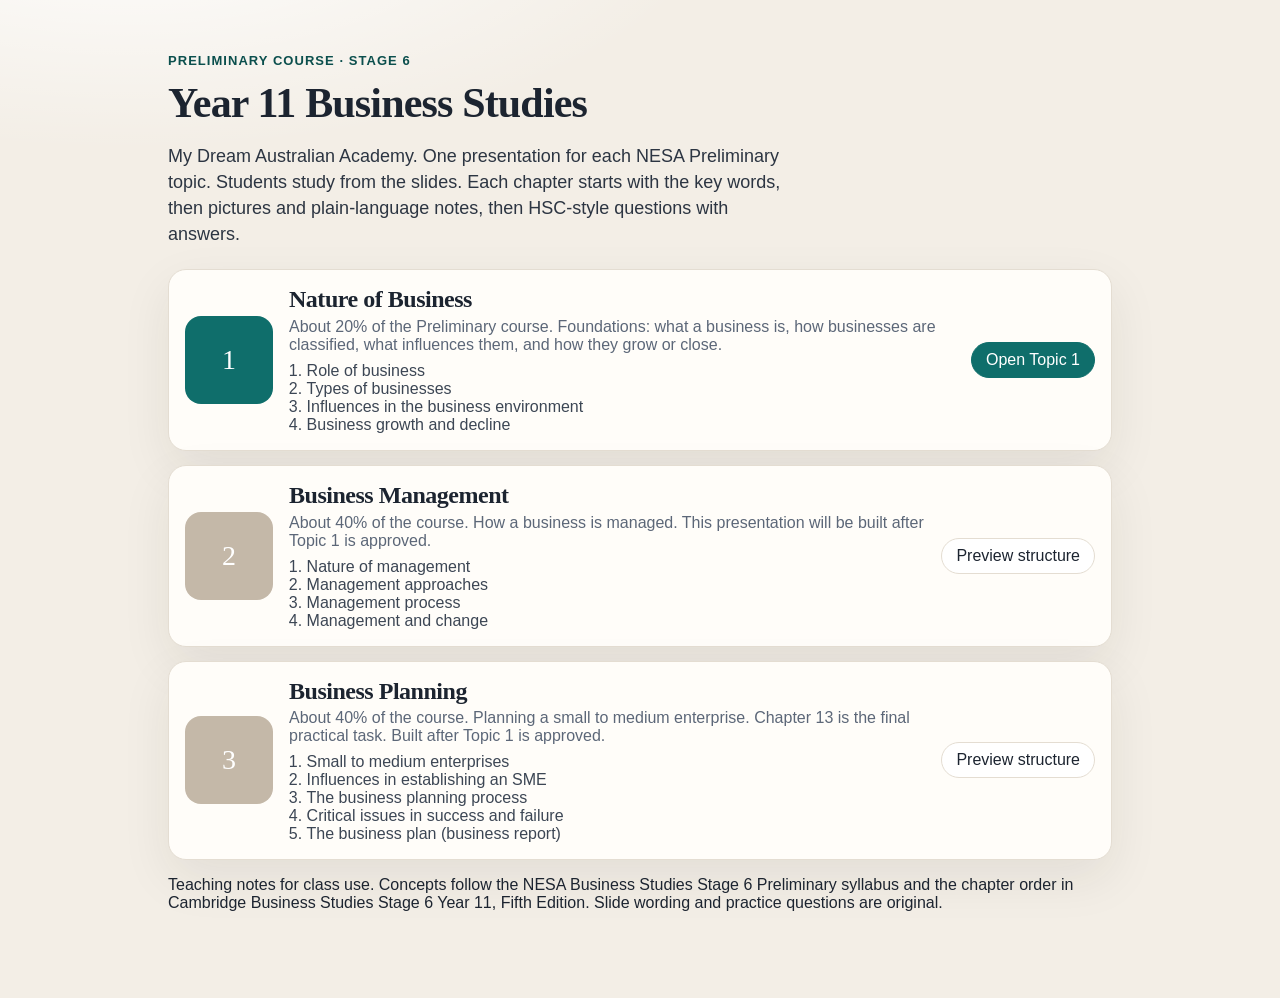
==== index.html @ 98fa4be2 "Add the Year 11 Business Studies site with Topic 1 ready for review. Students need one revisable pre" ====
<!DOCTYPE html>
<html lang="en">
<head>
  <meta charset="utf-8">
  <meta name="viewport" content="width=device-width, initial-scale=1">
  <title>Year 11 Business Studies — My Dream Australian Academy</title>
  <link rel="stylesheet" href="assets/deck.css">
</head>
<body>
  <main class="site">
    <p class="eyebrow">Preliminary course · Stage 6</p>
    <h1>Year 11 Business Studies</h1>
    <p class="lede">My Dream Australian Academy. One presentation for each NESA Preliminary topic. Students study from the slides. Each chapter starts with the key words, then pictures and plain-language notes, then HSC-style questions with answers.</p>
    <div class="topic-grid">
      <article class="topic">
        <div class="num">1</div>
        <div>
          <h2>Nature of Business</h2>
          <p>About 20% of the Preliminary course. Foundations: what a business is, how businesses are classified, what influences them, and how they grow or close.</p>
          <ol class="chapters">
            <li>Role of business</li>
            <li>Types of businesses</li>
            <li>Influences in the business environment</li>
            <li>Business growth and decline</li>
          </ol>
        </div>
        <a class="btn primary" href="topics/topic-1-nature-of-business/index.html">Open Topic 1</a>
      </article>
      <article class="topic wait">
        <div class="num">2</div>
        <div>
          <h2>Business Management</h2>
          <p>About 40% of the course. How a business is managed. This presentation will be built after Topic 1 is approved.</p>
          <ol class="chapters">
            <li>Nature of management</li>
            <li>Management approaches</li>
            <li>Management process</li>
            <li>Management and change</li>
          </ol>
        </div>
        <a class="btn" href="topics/topic-2-business-management/index.html">Preview structure</a>
      </article>
      <article class="topic wait">
        <div class="num">3</div>
        <div>
          <h2>Business Planning</h2>
          <p>About 40% of the course. Planning a small to medium enterprise. Chapter 13 is the final practical task. Built after Topic 1 is approved.</p>
          <ol class="chapters">
            <li>Small to medium enterprises</li>
            <li>Influences in establishing an SME</li>
            <li>The business planning process</li>
            <li>Critical issues in success and failure</li>
            <li>The business plan (business report)</li>
          </ol>
        </div>
        <a class="btn" href="topics/topic-3-business-planning/index.html">Preview structure</a>
      </article>
    </div>
    <p class="colophon">Teaching notes for class use. Concepts follow the NESA Business Studies Stage 6 Preliminary syllabus and the chapter order in Cambridge Business Studies Stage 6 Year 11, Fifth Edition. Slide wording and practice questions are original.</p>
  </main>
</body>
</html>
---- assets/deck.css ----
:root {
  --ink: #1c2430;
  --muted: #5c6778;
  --line: #e4ddd2;
  --paper: #f3eee6;
  --card: #fffdf9;
  --teal: #0f6e6b;
  --teal-d: #0b4f4d;
  --amber: #b86a12;
  --indigo: #314e89;
  --rose: #9a3d4a;
  --good: #1d6b45;
  --shadow: 0 18px 50px rgba(40, 32, 20, 0.08);
  --sans: "Segoe UI", "Helvetica Neue", Arial, sans-serif;
  --serif: Georgia, "Iowan Old Style", "Palatino Linotype", serif;
}

* { box-sizing: border-box; }
html, body { margin: 0; padding: 0; }
body {
  font-family: var(--sans);
  color: var(--ink);
  background:
    radial-gradient(1200px 500px at 10% -10%, #fff 0%, transparent 50%),
    var(--paper);
  min-height: 100vh;
}

a { color: var(--teal-d); }

.chrome {
  position: sticky;
  top: 0;
  z-index: 5;
  display: flex;
  gap: 12px;
  align-items: center;
  justify-content: space-between;
  padding: 10px 18px;
  background: rgba(255, 253, 249, 0.94);
  border-bottom: 1px solid var(--line);
  backdrop-filter: blur(8px);
}
.brand {
  display: flex;
  flex-direction: column;
  gap: 2px;
  min-width: 180px;
}
.brand a { text-decoration: none; color: var(--ink); font-weight: 700; }
.brand small { color: var(--muted); font-size: 12px; }
.chrome-actions, .pager { display: flex; gap: 8px; align-items: center; flex-wrap: wrap; }
button, .btn {
  font: inherit;
  border: 1px solid var(--line);
  background: white;
  color: var(--ink);
  border-radius: 999px;
  padding: 8px 14px;
  cursor: pointer;
  text-decoration: none;
}
button.primary, .btn.primary { background: var(--teal); color: white; border-color: var(--teal); }
button:hover, .btn:hover { border-color: #c8bfb2; }
#counter { min-width: 72px; text-align: center; color: var(--muted); font-variant-numeric: tabular-nums; }

.deck { max-width: 1120px; margin: 0 auto; padding: 22px 16px 80px; }

.slide {
  background: var(--card);
  border: 1px solid var(--line);
  border-radius: 22px;
  box-shadow: var(--shadow);
  padding: 28px 32px 26px;
  margin: 0 auto 18px;
  min-height: 560px;
}
.slide[hidden] { display: none !important; }

.kicker {
  display: flex;
  gap: 8px;
  align-items: center;
  flex-wrap: wrap;
  margin-bottom: 8px;
  color: var(--muted);
  font-size: 13px;
  letter-spacing: 0.04em;
  text-transform: uppercase;
}
.pill {
  display: inline-flex;
  align-items: center;
  border-radius: 999px;
  padding: 3px 10px;
  background: #e7f3f2;
  color: var(--teal-d);
  font-weight: 700;
  letter-spacing: 0;
  text-transform: none;
}
.slide[data-chapter="2"] .pill { background: #fbf1e4; color: #8a4e09; }
.slide[data-chapter="3"] .pill { background: #e8eef9; color: #243e73; }
.slide[data-chapter="4"] .pill { background: #f8e8eb; color: #7c2e3a; }

h1, h2, h3 { font-family: var(--serif); font-weight: 600; letter-spacing: -0.02em; margin: 0 0 12px; }
h1 { font-size: 46px; line-height: 1.05; }
h2 { font-size: 32px; line-height: 1.15; }
h3 { font-size: 20px; }

.lede { font-size: 18px; line-height: 1.45; color: #2c3542; max-width: 62ch; }

.layout {
  display: grid;
  grid-template-columns: minmax(0, 1.05fr) minmax(280px, 0.95fr);
  gap: 28px;
  align-items: center;
}
.layout.stack { grid-template-columns: 1fr; }

ul.clean, ol.clean { margin: 8px 0 0; padding-left: 1.15em; }
ul.clean li, ol.clean li { margin: 7px 0; line-height: 1.4; }
.note {
  margin-top: 14px;
  padding: 10px 12px;
  background: #f7f4ee;
  border-left: 3px solid var(--teal);
  border-radius: 0 10px 10px 0;
  color: #334;
  font-size: 15px;
}
.formula {
  font-family: var(--serif);
  background: #f4faf9;
  border: 1px dashed #b7d6d3;
  border-radius: 12px;
  padding: 10px 12px;
  margin: 10px 0;
}

.visual {
  margin: 0;
  background: linear-gradient(180deg, #fbfaf7, #f3f0ea);
  border: 1px solid var(--line);
  border-radius: 16px;
  padding: 12px;
}
.visual svg { width: 100%; height: auto; display: block; }
.visual figcaption { font-size: 13px; color: var(--muted); margin-top: 6px; text-align: center; }

.cards { display: grid; grid-template-columns: repeat(2, minmax(0, 1fr)); gap: 10px; }
.cards.three { grid-template-columns: repeat(3, minmax(0, 1fr)); }
.cards.five { grid-template-columns: repeat(5, minmax(0, 1fr)); }
.card {
  background: white;
  border: 1px solid var(--line);
  border-radius: 14px;
  padding: 12px;
}
.card strong { display: block; margin-bottom: 4px; }
.card p { margin: 0; color: #3c4654; font-size: 14px; line-height: 1.35; }
.card .eg { color: var(--muted); font-size: 13px; margin-top: 6px; }

.terms { display: grid; grid-template-columns: repeat(2, minmax(0, 1fr)); gap: 8px 16px; }
.terms div { padding: 8px 0; border-bottom: 1px solid #efeae2; }
.terms dt { font-weight: 700; }
.terms dd { margin: 2px 0 0; color: #3c4654; }

.q { border-top: 1px solid var(--line); padding: 14px 0; }
.q:first-of-type { border-top: 0; }
.stem { font-weight: 650; margin: 0 0 8px; }
.opts { margin: 0; padding: 0; list-style: none; }
.opts li { padding: 4px 0 4px 1.6em; position: relative; }
.opts li::before { position: absolute; left: 0; font-weight: 700; color: var(--teal-d); }
.opts li:nth-child(1)::before { content: "A"; }
.opts li:nth-child(2)::before { content: "B"; }
.opts li:nth-child(3)::before { content: "C"; }
.opts li:nth-child(4)::before { content: "D"; }
.solution {
  margin-top: 8px;
  background: #f3faf6;
  border: 1px solid #cfe3d6;
  border-radius: 12px;
  padding: 10px 12px;
}
.solution p { margin: 6px 0; }
.marks { color: var(--good); font-weight: 700; }

.hero {
  display: grid;
  grid-template-columns: 1.2fr 0.8fr;
  gap: 24px;
  align-items: center;
}
.eyebrow { color: var(--teal-d); font-weight: 700; letter-spacing: 0.08em; text-transform: uppercase; font-size: 13px; }
.path { display: flex; gap: 8px; flex-wrap: wrap; margin-top: 16px; }
.path span {
  background: white;
  border: 1px solid var(--line);
  border-radius: 12px;
  padding: 8px 10px;
  font-size: 14px;
}

.site { max-width: 980px; margin: 0 auto; padding: 40px 18px 70px; }
.site h1 { font-size: 42px; }
.topic-grid { display: grid; gap: 14px; margin-top: 22px; }
.topic {
  display: grid;
  grid-template-columns: 88px 1fr auto;
  gap: 16px;
  align-items: center;
  background: var(--card);
  border: 1px solid var(--line);
  border-radius: 18px;
  padding: 16px;
  box-shadow: var(--shadow);
}
.topic .num {
  width: 88px; height: 88px; border-radius: 16px;
  display: grid; place-items: center;
  font-family: var(--serif); font-size: 28px; color: white;
  background: var(--teal);
}
.topic.wait .num { background: #c4b8a8; }
.topic h2 { font-size: 24px; margin: 0 0 4px; }
.topic p { margin: 0; color: var(--muted); }
.chapters { margin: 8px 0 0; padding-left: 1.1em; color: #3c4654; }
.soon { color: var(--muted); font-size: 14px; }

footer.colophon { color: var(--muted); font-size: 13px; margin-top: 22px; }

@media (max-width: 860px) {
  .layout, .hero, .topic, .cards.five, .cards.three { grid-template-columns: 1fr; }
  .slide { padding: 20px 16px; min-height: 0; }
  h1 { font-size: 34px; }
  h2 { font-size: 26px; }
  .chrome { align-items: flex-start; }
  .topic .num { width: 64px; height: 64px; }
}

@media print {
  .chrome { display: none; }
  .slide { break-inside: avoid; box-shadow: none; min-height: 0; }
  .slide[hidden] { display: block !important; }
}
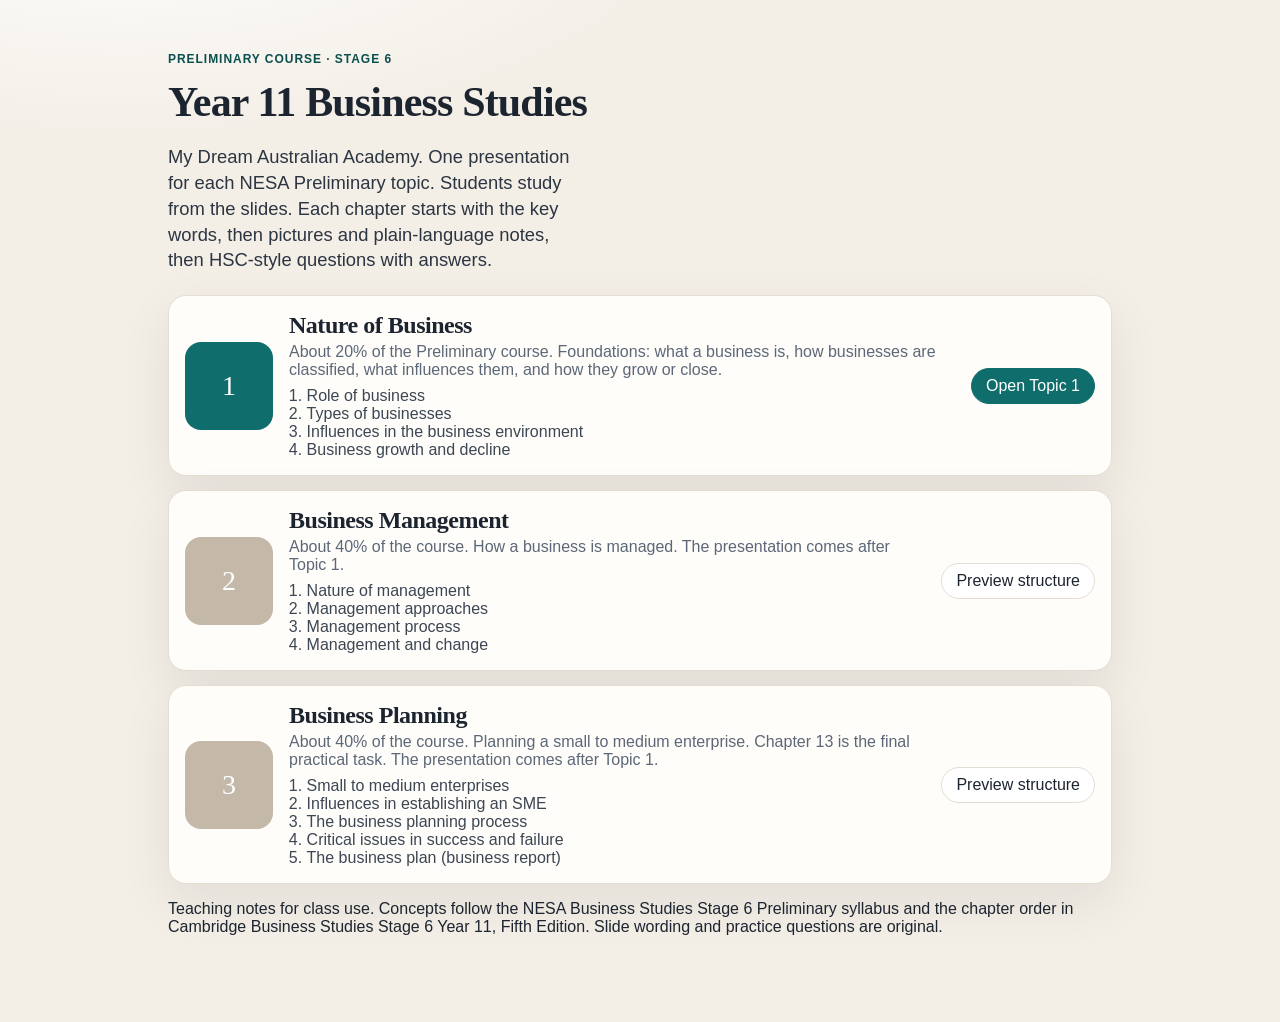
==== commit 13280613: "Make Topic 1 slides classroom content with larger type." ====
--- a/index.html
+++ b/index.html
@@ -30,7 +30,7 @@
         <div class="num">2</div>
         <div>
           <h2>Business Management</h2>
-          <p>About 40% of the course. How a business is managed. This presentation will be built after Topic 1 is approved.</p>
+          <p>About 40% of the course. How a business is managed. The presentation comes after Topic 1.</p>
           <ol class="chapters">
             <li>Nature of management</li>
             <li>Management approaches</li>
@@ -44,7 +44,7 @@
         <div class="num">3</div>
         <div>
           <h2>Business Planning</h2>
-          <p>About 40% of the course. Planning a small to medium enterprise. Chapter 13 is the final practical task. Built after Topic 1 is approved.</p>
+          <p>About 40% of the course. Planning a small to medium enterprise. Chapter 13 is the final practical task. The presentation comes after Topic 1.</p>
           <ol class="chapters">
             <li>Small to medium enterprises</li>
             <li>Influences in establishing an SME</li>
--- a/assets/deck.css
+++ b/assets/deck.css
@@ -64,16 +64,18 @@
 button:hover, .btn:hover { border-color: #c8bfb2; }
 #counter { min-width: 72px; text-align: center; color: var(--muted); font-variant-numeric: tabular-nums; }
 
-.deck { max-width: 1120px; margin: 0 auto; padding: 22px 16px 80px; }
+.deck { max-width: 1440px; margin: 0 auto; padding: 18px 20px 72px; }
 
 .slide {
   background: var(--card);
   border: 1px solid var(--line);
   border-radius: 22px;
   box-shadow: var(--shadow);
-  padding: 28px 32px 26px;
+  padding: 36px 44px 32px;
   margin: 0 auto 18px;
-  min-height: 560px;
+  min-height: 72vh;
+  font-size: clamp(22px, 1.75vw, 32px);
+  line-height: 1.4;
 }
 .slide[hidden] { display: none !important; }
 
@@ -82,9 +84,9 @@
   gap: 8px;
   align-items: center;
   flex-wrap: wrap;
-  margin-bottom: 8px;
+  margin-bottom: 10px;
   color: var(--muted);
-  font-size: 13px;
+  font-size: 0.8em;
   letter-spacing: 0.04em;
   text-transform: uppercase;
 }
@@ -103,12 +105,12 @@
 .slide[data-chapter="3"] .pill { background: #e8eef9; color: #243e73; }
 .slide[data-chapter="4"] .pill { background: #f8e8eb; color: #7c2e3a; }
 
-h1, h2, h3 { font-family: var(--serif); font-weight: 600; letter-spacing: -0.02em; margin: 0 0 12px; }
-h1 { font-size: 46px; line-height: 1.05; }
-h2 { font-size: 32px; line-height: 1.15; }
-h3 { font-size: 20px; }
-
-.lede { font-size: 18px; line-height: 1.45; color: #2c3542; max-width: 62ch; }
+h1, h2, h3 { font-family: var(--serif); font-weight: 600; letter-spacing: -0.02em; margin: 0 0 0.4em; }
+.slide h1 { font-size: clamp(48px, 4vw, 76px); line-height: 1.05; }
+.slide h2 { font-size: clamp(36px, 2.7vw, 54px); line-height: 1.12; }
+.slide h3 { font-size: 1.15em; }
+
+.lede { font-size: 1.15em; line-height: 1.4; color: #2c3542; max-width: 40ch; }
 
 .layout {
   display: grid;
@@ -118,24 +120,25 @@
 }
 .layout.stack { grid-template-columns: 1fr; }
 
-ul.clean, ol.clean { margin: 8px 0 0; padding-left: 1.15em; }
-ul.clean li, ol.clean li { margin: 7px 0; line-height: 1.4; }
+ul.clean, ol.clean { margin: 0.3em 0 0; padding-left: 1.2em; }
+ul.clean li, ol.clean li { margin: 0.35em 0; line-height: 1.35; }
 .note {
-  margin-top: 14px;
-  padding: 10px 12px;
+  margin-top: 0.7em;
+  padding: 0.55em 0.7em;
   background: #f7f4ee;
-  border-left: 3px solid var(--teal);
+  border-left: 4px solid var(--teal);
   border-radius: 0 10px 10px 0;
   color: #334;
-  font-size: 15px;
+  font-size: 1em;
 }
 .formula {
   font-family: var(--serif);
   background: #f4faf9;
   border: 1px dashed #b7d6d3;
   border-radius: 12px;
-  padding: 10px 12px;
-  margin: 10px 0;
+  padding: 0.45em 0.7em;
+  margin: 0.5em 0;
+  font-size: 1.05em;
 }
 
 .visual {
@@ -146,7 +149,7 @@
   padding: 12px;
 }
 .visual svg { width: 100%; height: auto; display: block; }
-.visual figcaption { font-size: 13px; color: var(--muted); margin-top: 6px; text-align: center; }
+.visual figcaption { font-size: 0.85em; color: var(--muted); margin-top: 8px; text-align: center; }
 
 .cards { display: grid; grid-template-columns: repeat(2, minmax(0, 1fr)); gap: 10px; }
 .cards.three { grid-template-columns: repeat(3, minmax(0, 1fr)); }
@@ -157,20 +160,20 @@
   border-radius: 14px;
   padding: 12px;
 }
-.card strong { display: block; margin-bottom: 4px; }
-.card p { margin: 0; color: #3c4654; font-size: 14px; line-height: 1.35; }
-.card .eg { color: var(--muted); font-size: 13px; margin-top: 6px; }
+.card strong { display: block; margin-bottom: 0.2em; font-size: 1.05em; }
+.card p { margin: 0; color: #3c4654; font-size: 0.92em; line-height: 1.35; }
+.card .eg { color: var(--muted); font-size: 0.9em; margin-top: 0.4em; }
 
 .terms { display: grid; grid-template-columns: repeat(2, minmax(0, 1fr)); gap: 8px 16px; }
 .terms div { padding: 8px 0; border-bottom: 1px solid #efeae2; }
-.terms dt { font-weight: 700; }
-.terms dd { margin: 2px 0 0; color: #3c4654; }
+.terms dt { font-weight: 700; font-size: 1em; }
+.terms dd { margin: 0.15em 0 0; color: #3c4654; font-size: 0.9em; }
 
 .q { border-top: 1px solid var(--line); padding: 14px 0; }
 .q:first-of-type { border-top: 0; }
-.stem { font-weight: 650; margin: 0 0 8px; }
-.opts { margin: 0; padding: 0; list-style: none; }
-.opts li { padding: 4px 0 4px 1.6em; position: relative; }
+.stem { font-weight: 700; margin: 0 0 0.35em; font-size: 1.05em; }
+.opts { margin: 0; padding: 0; list-style: none; font-size: 0.95em; }
+.opts li { padding: 0.2em 0 0.2em 1.6em; position: relative; }
 .opts li::before { position: absolute; left: 0; font-weight: 700; color: var(--teal-d); }
 .opts li:nth-child(1)::before { content: "A"; }
 .opts li:nth-child(2)::before { content: "B"; }
@@ -192,14 +195,14 @@
   gap: 24px;
   align-items: center;
 }
-.eyebrow { color: var(--teal-d); font-weight: 700; letter-spacing: 0.08em; text-transform: uppercase; font-size: 13px; }
+.eyebrow { color: var(--teal-d); font-weight: 700; letter-spacing: 0.08em; text-transform: uppercase; font-size: 0.75em; }
 .path { display: flex; gap: 8px; flex-wrap: wrap; margin-top: 16px; }
 .path span {
   background: white;
   border: 1px solid var(--line);
   border-radius: 12px;
-  padding: 8px 10px;
-  font-size: 14px;
+  padding: 0.4em 0.6em;
+  font-size: 0.85em;
 }
 
 .site { max-width: 980px; margin: 0 auto; padding: 40px 18px 70px; }
@@ -232,9 +235,9 @@
 
 @media (max-width: 860px) {
   .layout, .hero, .topic, .cards.five, .cards.three { grid-template-columns: 1fr; }
-  .slide { padding: 20px 16px; min-height: 0; }
-  h1 { font-size: 34px; }
-  h2 { font-size: 26px; }
+  .slide { padding: 22px 16px; min-height: 0; font-size: 20px; }
+  .slide h1 { font-size: 36px; }
+  .slide h2 { font-size: 30px; }
   .chrome { align-items: flex-start; }
   .topic .num { width: 64px; height: 64px; }
 }
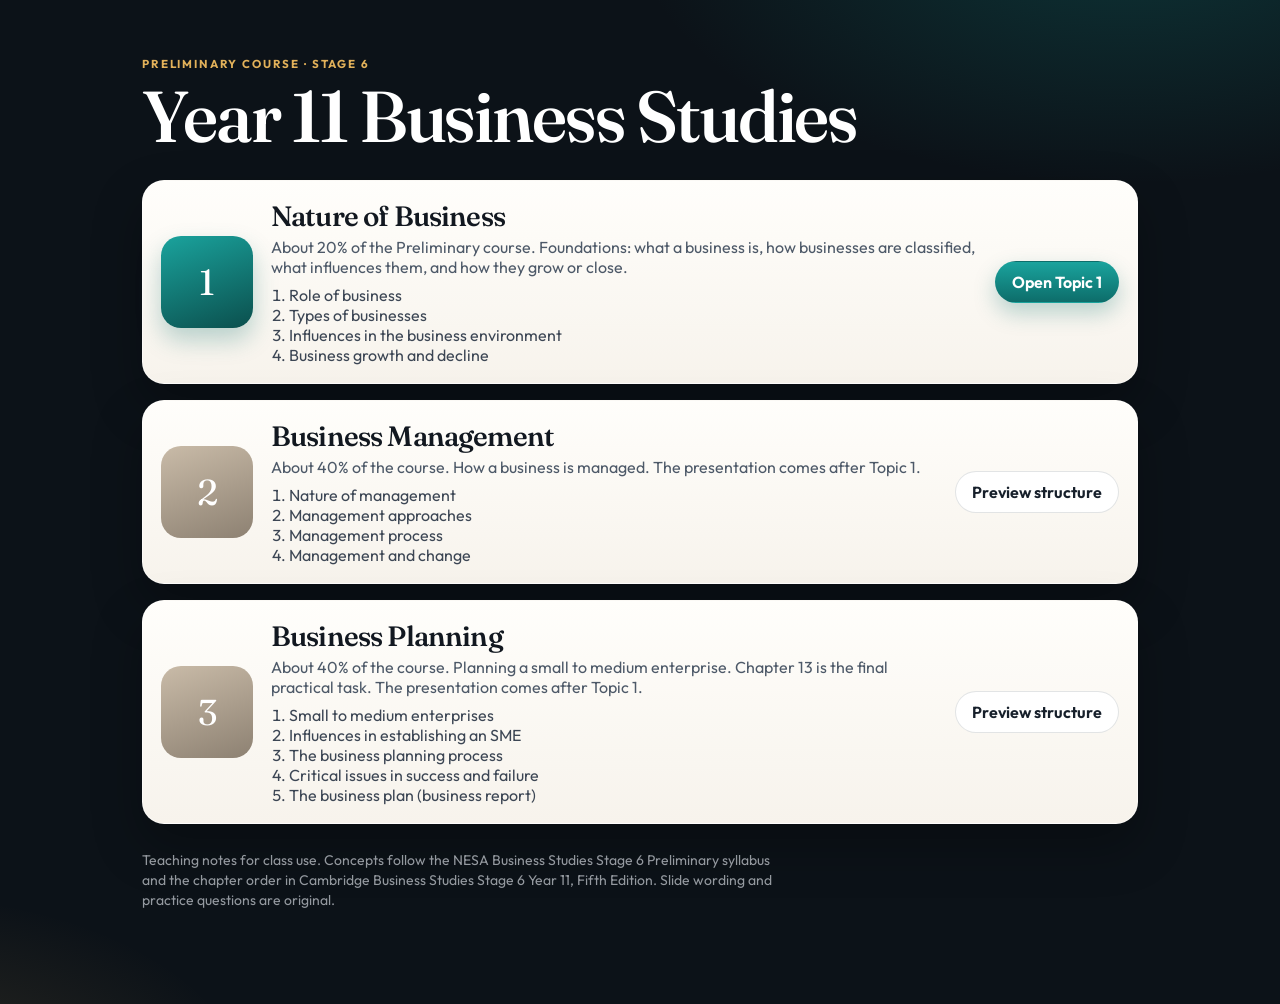
==== commit c151b9e8: "Present Topic 1 as a full-screen classroom deck. Co-authored-by: Cursor <cursoragent@cursor.com>" ====
--- a/index.html
+++ b/index.html
@@ -10,7 +10,6 @@
   <main class="site">
     <p class="eyebrow">Preliminary course · Stage 6</p>
     <h1>Year 11 Business Studies</h1>
-    <p class="lede">My Dream Australian Academy. One presentation for each NESA Preliminary topic. Students study from the slides. Each chapter starts with the key words, then pictures and plain-language notes, then HSC-style questions with answers.</p>
     <div class="topic-grid">
       <article class="topic">
         <div class="num">1</div>
--- a/assets/deck.css
+++ b/assets/deck.css
@@ -1,18 +1,24 @@
+@import url("https://fonts.googleapis.com/css2?family=Fraunces:opsz,wght@9..144,560;9..144,680&family=Outfit:wght@400;500;600;700&display=swap");
+
 :root {
-  --ink: #1c2430;
+  --ink: #17202b;
   --muted: #5c6778;
-  --line: #e4ddd2;
-  --paper: #f3eee6;
+  --line: rgba(23, 32, 43, 0.08);
+  --paper: #0c1218;
   --card: #fffdf9;
   --teal: #0f6e6b;
   --teal-d: #0b4f4d;
   --amber: #b86a12;
   --indigo: #314e89;
   --rose: #9a3d4a;
+  --gold: #e2b15a;
   --good: #1d6b45;
-  --shadow: 0 18px 50px rgba(40, 32, 20, 0.08);
-  --sans: "Segoe UI", "Helvetica Neue", Arial, sans-serif;
-  --serif: Georgia, "Iowan Old Style", "Palatino Linotype", serif;
+  --stage: #0c1218;
+  --sans: "Outfit", "Segoe UI", "Helvetica Neue", Arial, sans-serif;
+  --serif: "Fraunces", Georgia, "Palatino Linotype", serif;
+  --accent: #0f6e6b;
+  --accent-soft: #e7f4f2;
+  --deck-progress: 2%;
 }
 
 * { box-sizing: border-box; }
@@ -21,8 +27,9 @@
   font-family: var(--sans);
   color: var(--ink);
   background:
-    radial-gradient(1200px 500px at 10% -10%, #fff 0%, transparent 50%),
-    var(--paper);
+    radial-gradient(900px 480px at 88% -8%, rgba(15, 110, 107, 0.38), transparent 55%),
+    radial-gradient(720px 420px at -8% 110%, rgba(226, 177, 90, 0.16), transparent 50%),
+    var(--stage);
   min-height: 100vh;
 }
 
@@ -33,84 +40,159 @@
   top: 0;
   z-index: 5;
   display: flex;
-  gap: 12px;
+  gap: 14px;
   align-items: center;
   justify-content: space-between;
-  padding: 10px 18px;
-  background: rgba(255, 253, 249, 0.94);
-  border-bottom: 1px solid var(--line);
-  backdrop-filter: blur(8px);
+  padding: 12px 22px 14px;
+  color: #f4f7fb;
+  background: rgba(12, 18, 24, 0.78);
+  border-bottom: 1px solid rgba(255, 255, 255, 0.08);
+  backdrop-filter: blur(18px);
+}
+.chrome::after {
+  content: "";
+  position: absolute;
+  left: 0;
+  bottom: 0;
+  height: 3px;
+  width: var(--deck-progress);
+  background: linear-gradient(90deg, #14918c, var(--gold));
+  box-shadow: 0 0 16px rgba(226, 177, 90, 0.55);
 }
 .brand {
   display: flex;
   flex-direction: column;
-  gap: 2px;
-  min-width: 180px;
-}
-.brand a { text-decoration: none; color: var(--ink); font-weight: 700; }
-.brand small { color: var(--muted); font-size: 12px; }
+  gap: 1px;
+  min-width: 200px;
+}
+.brand a {
+  text-decoration: none;
+  color: #fff;
+  font-weight: 650;
+  letter-spacing: -0.02em;
+  font-size: 16px;
+}
+.brand small { color: rgba(244, 247, 251, 0.62); font-size: 13px; letter-spacing: 0.02em; }
 .chrome-actions, .pager { display: flex; gap: 8px; align-items: center; flex-wrap: wrap; }
-button, .btn {
+
+.chrome button {
   font: inherit;
-  border: 1px solid var(--line);
-  background: white;
-  color: var(--ink);
+  font-weight: 600;
+  font-size: 15px;
+  border: 1px solid rgba(255, 255, 255, 0.14);
+  background: rgba(255, 255, 255, 0.06);
+  color: #f4f7fb;
   border-radius: 999px;
   padding: 8px 14px;
   cursor: pointer;
-  text-decoration: none;
-}
-button.primary, .btn.primary { background: var(--teal); color: white; border-color: var(--teal); }
-button:hover, .btn:hover { border-color: #c8bfb2; }
-#counter { min-width: 72px; text-align: center; color: var(--muted); font-variant-numeric: tabular-nums; }
-
-.deck { max-width: 1440px; margin: 0 auto; padding: 18px 20px 72px; }
+}
+.chrome button.primary {
+  background: linear-gradient(180deg, #1aa39d 0%, #0d6d6a 100%);
+  border-color: transparent;
+  color: white;
+  box-shadow: 0 8px 22px rgba(15, 110, 107, 0.4);
+}
+.chrome button:hover { border-color: rgba(255, 255, 255, 0.32); }
+#counter {
+  min-width: 78px;
+  text-align: center;
+  color: rgba(244, 247, 251, 0.78);
+  font-variant-numeric: tabular-nums;
+  font-weight: 600;
+  letter-spacing: 0.04em;
+}
+
+.deck {
+  max-width: 1560px;
+  margin: 0 auto;
+  padding: 14px 18px 16px;
+}
 
 .slide {
-  background: var(--card);
-  border: 1px solid var(--line);
-  border-radius: 22px;
-  box-shadow: var(--shadow);
-  padding: 36px 44px 32px;
-  margin: 0 auto 18px;
-  min-height: 72vh;
-  font-size: clamp(22px, 1.75vw, 32px);
-  line-height: 1.4;
-}
+  --accent: #0f6e6b;
+  --accent-soft: #e7f4f2;
+  position: relative;
+  isolation: isolate;
+  display: flex;
+  flex-direction: column;
+  justify-content: safe center;
+  min-height: calc(100vh - 92px);
+  height: auto;
+  overflow: visible;
+  background:
+    radial-gradient(520px 240px at 100% 0%, color-mix(in srgb, var(--accent) 16%, transparent), transparent 70%),
+    linear-gradient(165deg, #fffefb 0%, #f6f1e8 100%);
+  border: 1px solid rgba(255, 255, 255, 0.55);
+  border-radius: 28px;
+  box-shadow:
+    0 1px 0 rgba(255, 255, 255, 0.7) inset,
+    0 28px 70px rgba(0, 0, 0, 0.38);
+  padding: 36px 48px 32px 56px;
+  margin: 0 auto;
+  font-size: clamp(22px, 1.7vw, 30px);
+  line-height: 1.38;
+  scrollbar-color: color-mix(in srgb, var(--accent) 55%, #888) transparent;
+}
+.slide::before {
+  content: "";
+  position: absolute;
+  z-index: 2;
+  left: 0;
+  top: 0;
+  bottom: 0;
+  width: 9px;
+  border-radius: 28px 0 0 28px;
+  background: linear-gradient(180deg, var(--accent), color-mix(in srgb, var(--accent) 45%, #111));
+}
+.slide > * { position: relative; z-index: 1; }
 .slide[hidden] { display: none !important; }
+.slide[data-chapter="1"] { --accent: #0f6e6b; --accent-soft: #e5f4f2; }
+.slide[data-chapter="2"] { --accent: #b86a12; --accent-soft: #fbf1e4; }
+.slide[data-chapter="3"] { --accent: #314e89; --accent-soft: #e8eef9; }
+.slide[data-chapter="4"] { --accent: #9a3d4a; --accent-soft: #f8e8eb; }
 
 .kicker {
   display: flex;
-  gap: 8px;
+  gap: 10px;
   align-items: center;
   flex-wrap: wrap;
-  margin-bottom: 10px;
-  color: var(--muted);
-  font-size: 0.8em;
-  letter-spacing: 0.04em;
+  margin: 0 0 12px;
+  color: #667385;
+  font-size: 0.72em;
+  font-weight: 650;
+  letter-spacing: 0.12em;
   text-transform: uppercase;
 }
 .pill {
   display: inline-flex;
   align-items: center;
   border-radius: 999px;
-  padding: 3px 10px;
-  background: #e7f3f2;
-  color: var(--teal-d);
+  padding: 0.28em 0.75em;
+  background: var(--accent-soft);
+  color: var(--accent);
   font-weight: 700;
-  letter-spacing: 0;
+  letter-spacing: 0.04em;
   text-transform: none;
-}
-.slide[data-chapter="2"] .pill { background: #fbf1e4; color: #8a4e09; }
-.slide[data-chapter="3"] .pill { background: #e8eef9; color: #243e73; }
-.slide[data-chapter="4"] .pill { background: #f8e8eb; color: #7c2e3a; }
-
-h1, h2, h3 { font-family: var(--serif); font-weight: 600; letter-spacing: -0.02em; margin: 0 0 0.4em; }
-.slide h1 { font-size: clamp(48px, 4vw, 76px); line-height: 1.05; }
-.slide h2 { font-size: clamp(36px, 2.7vw, 54px); line-height: 1.12; }
-.slide h3 { font-size: 1.15em; }
-
-.lede { font-size: 1.15em; line-height: 1.4; color: #2c3542; max-width: 40ch; }
+  font-size: 0.95em;
+}
+
+h1, h2, h3 {
+  font-family: var(--serif);
+  font-weight: 560;
+  letter-spacing: -0.03em;
+  margin: 0 0 0.35em;
+  color: #121820;
+}
+.slide h1 { font-size: clamp(56px, 4.6vw, 88px); line-height: 0.98; }
+.slide h2 { font-size: clamp(36px, 2.6vw, 52px); line-height: 1.08; }
+.slide h3 { font-size: 1.12em; }
+
+.lede {
+  font-size: 1.12em;
+  line-height: 1.4;
+  color: #2c3542;
+  max-width: 38ch;
+}
 
 .layout {
   display: grid;
@@ -120,130 +202,296 @@
 }
 .layout.stack { grid-template-columns: 1fr; }
 
-ul.clean, ol.clean { margin: 0.3em 0 0; padding-left: 1.2em; }
-ul.clean li, ol.clean li { margin: 0.35em 0; line-height: 1.35; }
+ul.clean, ol.clean { margin: 0.2em 0 0; padding-left: 1.15em; }
+ul.clean li, ol.clean li { margin: 0.32em 0; line-height: 1.32; }
+ul.clean li::marker { color: var(--accent); }
+
 .note {
   margin-top: 0.7em;
-  padding: 0.55em 0.7em;
-  background: #f7f4ee;
-  border-left: 4px solid var(--teal);
-  border-radius: 0 10px 10px 0;
-  color: #334;
-  font-size: 1em;
+  padding: 0.55em 0.8em;
+  background: var(--accent-soft);
+  border-left: 5px solid var(--accent);
+  border-radius: 0 14px 14px 0;
+  color: #24303c;
+  font-size: 0.92em;
+  box-shadow: 0 8px 22px rgba(23, 32, 43, 0.04);
 }
 .formula {
   font-family: var(--serif);
-  background: #f4faf9;
-  border: 1px dashed #b7d6d3;
-  border-radius: 12px;
-  padding: 0.45em 0.7em;
-  margin: 0.5em 0;
+  background: #fff;
+  border: 1px solid color-mix(in srgb, var(--accent) 28%, white);
+  border-radius: 16px;
+  padding: 0.5em 0.8em;
+  margin: 0.45em 0;
   font-size: 1.05em;
+  box-shadow: 0 10px 24px rgba(23, 32, 43, 0.05);
 }
 
 .visual {
   margin: 0;
-  background: linear-gradient(180deg, #fbfaf7, #f3f0ea);
-  border: 1px solid var(--line);
-  border-radius: 16px;
-  padding: 12px;
+  background: linear-gradient(180deg, #ffffff, #f7f4ee);
+  border: 1px solid rgba(23, 32, 43, 0.06);
+  border-radius: 22px;
+  padding: 14px;
+  box-shadow:
+    0 1px 0 rgba(255, 255, 255, 0.9) inset,
+    0 16px 40px rgba(23, 32, 43, 0.08);
 }
 .visual svg { width: 100%; height: auto; display: block; }
-.visual figcaption { font-size: 0.85em; color: var(--muted); margin-top: 8px; text-align: center; }
-
-.cards { display: grid; grid-template-columns: repeat(2, minmax(0, 1fr)); gap: 10px; }
+.visual figcaption {
+  font-size: 0.78em;
+  color: var(--muted);
+  margin-top: 8px;
+  text-align: center;
+}
+
+.cards { display: grid; grid-template-columns: repeat(2, minmax(0, 1fr)); gap: 14px; }
 .cards.three { grid-template-columns: repeat(3, minmax(0, 1fr)); }
 .cards.five { grid-template-columns: repeat(5, minmax(0, 1fr)); }
 .card {
-  background: white;
-  border: 1px solid var(--line);
-  border-radius: 14px;
-  padding: 12px;
-}
-.card strong { display: block; margin-bottom: 0.2em; font-size: 1.05em; }
-.card p { margin: 0; color: #3c4654; font-size: 0.92em; line-height: 1.35; }
-.card .eg { color: var(--muted); font-size: 0.9em; margin-top: 0.4em; }
-
-.terms { display: grid; grid-template-columns: repeat(2, minmax(0, 1fr)); gap: 8px 16px; }
-.terms div { padding: 8px 0; border-bottom: 1px solid #efeae2; }
-.terms dt { font-weight: 700; font-size: 1em; }
-.terms dd { margin: 0.15em 0 0; color: #3c4654; font-size: 0.9em; }
-
-.q { border-top: 1px solid var(--line); padding: 14px 0; }
-.q:first-of-type { border-top: 0; }
-.stem { font-weight: 700; margin: 0 0 0.35em; font-size: 1.05em; }
-.opts { margin: 0; padding: 0; list-style: none; font-size: 0.95em; }
-.opts li { padding: 0.2em 0 0.2em 1.6em; position: relative; }
-.opts li::before { position: absolute; left: 0; font-weight: 700; color: var(--teal-d); }
+  background: rgba(255, 255, 255, 0.86);
+  border: 1px solid rgba(23, 32, 43, 0.06);
+  border-top: 4px solid var(--accent);
+  border-radius: 18px;
+  padding: 14px 16px 16px;
+  box-shadow: 0 12px 28px rgba(23, 32, 43, 0.05);
+}
+.card strong {
+  display: block;
+  margin-bottom: 0.2em;
+  font-family: var(--serif);
+  font-size: 1.08em;
+  font-weight: 560;
+  letter-spacing: -0.02em;
+}
+.card p { margin: 0; color: #33404e; font-size: 0.9em; line-height: 1.32; }
+.card .eg { color: #5c6778; font-size: 0.86em; margin-top: 0.45em; }
+
+.terms {
+  display: grid;
+  grid-template-columns: repeat(2, minmax(0, 1fr));
+  gap: 12px 14px;
+}
+.terms div {
+  padding: 12px 16px 14px;
+  background: rgba(255, 255, 255, 0.78);
+  border: 1px solid rgba(23, 32, 43, 0.06);
+  border-radius: 16px;
+  box-shadow: 0 10px 24px rgba(23, 32, 43, 0.04);
+}
+.terms dt {
+  font-family: var(--serif);
+  font-weight: 560;
+  font-size: 1.12em;
+  letter-spacing: -0.02em;
+  color: var(--accent);
+}
+.terms dd { margin: 0.18em 0 0; color: #33404e; font-size: 0.86em; line-height: 1.3; }
+
+.q { border-top: 1px solid rgba(23, 32, 43, 0.08); padding: 12px 0 8px; }
+.q:first-of-type { border-top: 0; padding-top: 0; }
+.stem { font-weight: 650; margin: 0 0 0.3em; font-size: 0.98em; }
+.opts { margin: 0; padding: 0; list-style: none; font-size: 0.9em; }
+.opts li { padding: 0.18em 0 0.18em 2em; position: relative; }
+.opts li::before {
+  position: absolute;
+  left: 0;
+  top: 0.18em;
+  width: 1.45em;
+  height: 1.45em;
+  border-radius: 50%;
+  display: grid;
+  place-items: center;
+  font-weight: 700;
+  font-size: 0.78em;
+  background: var(--accent-soft);
+  color: var(--accent);
+}
 .opts li:nth-child(1)::before { content: "A"; }
 .opts li:nth-child(2)::before { content: "B"; }
 .opts li:nth-child(3)::before { content: "C"; }
 .opts li:nth-child(4)::before { content: "D"; }
+.slide button {
+  font: inherit;
+  font-weight: 650;
+  font-size: 0.78em;
+  border: 1px solid color-mix(in srgb, var(--accent) 30%, #ddd);
+  background: #fff;
+  color: var(--ink);
+  border-radius: 999px;
+  padding: 0.45em 0.9em;
+  cursor: pointer;
+  box-shadow: 0 8px 18px rgba(23, 32, 43, 0.06);
+}
+.slide button:hover { border-color: var(--accent); }
 .solution {
   margin-top: 8px;
-  background: #f3faf6;
+  background: #f4fbf7;
   border: 1px solid #cfe3d6;
-  border-radius: 12px;
-  padding: 10px 12px;
+  border-radius: 16px;
+  padding: 12px 14px;
 }
 .solution p { margin: 6px 0; }
 .marks { color: var(--good); font-weight: 700; }
 
 .hero {
   display: grid;
-  grid-template-columns: 1.2fr 0.8fr;
-  gap: 24px;
-  align-items: center;
-}
-.eyebrow { color: var(--teal-d); font-weight: 700; letter-spacing: 0.08em; text-transform: uppercase; font-size: 0.75em; }
-.path { display: flex; gap: 8px; flex-wrap: wrap; margin-top: 16px; }
+  grid-template-columns: 1.15fr 0.85fr;
+  gap: 28px;
+  align-items: center;
+}
+.eyebrow {
+  color: var(--teal-d);
+  font-weight: 700;
+  letter-spacing: 0.16em;
+  text-transform: uppercase;
+  font-size: 0.72em;
+  margin: 0 0 10px;
+}
+.path { display: flex; gap: 10px; flex-wrap: wrap; margin-top: 18px; }
 .path span {
+  background: rgba(255, 255, 255, 0.72);
+  border: 1px solid rgba(23, 32, 43, 0.08);
+  border-radius: 14px;
+  padding: 0.42em 0.7em;
+  font-size: 0.78em;
+  font-weight: 600;
+  box-shadow: 0 8px 18px rgba(23, 32, 43, 0.04);
+}
+
+#start {
+  display: flex;
+  flex-direction: column;
+  justify-content: center;
+  color: #f7f4ee;
+  background:
+    radial-gradient(700px 380px at 92% 18%, rgba(226, 177, 90, 0.28), transparent 60%),
+    radial-gradient(500px 320px at 8% 100%, rgba(255, 255, 255, 0.08), transparent 55%),
+    linear-gradient(145deg, #0d2428 0%, #0f6e6b 52%, #12343c 100%);
+  border-color: rgba(255, 255, 255, 0.12);
+}
+#start::before {
+  background: linear-gradient(180deg, #f0d7a8, #b86a12);
+}
+#start h1 { color: #fff; font-size: clamp(64px, 5.4vw, 96px); }
+#start .lede { color: rgba(255, 255, 255, 0.9); max-width: 22ch; }
+#start .eyebrow { color: #f0d7a8; }
+#start .path span {
+  background: rgba(255, 255, 255, 0.1);
+  border-color: rgba(255, 255, 255, 0.18);
+  color: #fff;
+  box-shadow: none;
+}
+#start .visual {
+  background: rgba(255, 255, 255, 0.08);
+  border-color: rgba(255, 255, 255, 0.14);
+  box-shadow: 0 20px 50px rgba(0, 0, 0, 0.22);
+}
+
+.site {
+  max-width: 1040px;
+  margin: 0 auto;
+  padding: 56px 22px 80px;
+  color: #e8eef4;
+}
+.site h1 {
+  font-family: var(--serif);
+  font-size: clamp(48px, 6vw, 72px);
+  line-height: 0.98;
+  color: #fff;
+  letter-spacing: -0.03em;
+  margin: 0 0 8px;
+}
+.site .eyebrow { color: var(--gold); }
+.site .lede { color: rgba(232, 238, 244, 0.84); max-width: 62ch; }
+.topic-grid { display: grid; gap: 16px; margin-top: 28px; }
+.topic {
+  display: grid;
+  grid-template-columns: 92px 1fr auto;
+  gap: 18px;
+  align-items: center;
+  background: linear-gradient(180deg, #fffefb, #f7f3ec);
+  color: var(--ink);
+  border: 1px solid rgba(255, 255, 255, 0.5);
+  border-radius: 22px;
+  padding: 18px;
+  box-shadow: 0 22px 50px rgba(0, 0, 0, 0.28);
+}
+.topic .num {
+  width: 92px;
+  height: 92px;
+  border-radius: 20px;
+  display: grid;
+  place-items: center;
+  font-family: var(--serif);
+  font-size: 36px;
+  color: white;
+  background: linear-gradient(160deg, #1aa39d, #0b4f4d);
+  box-shadow: 0 12px 24px rgba(15, 110, 107, 0.28);
+}
+.topic.wait .num { background: linear-gradient(160deg, #c9bba8, #8d8172); box-shadow: none; }
+.topic h2 {
+  font-family: var(--serif);
+  font-size: 28px;
+  margin: 0 0 4px;
+  letter-spacing: -0.03em;
+}
+.topic p { margin: 0; color: #4d5968; }
+.chapters { margin: 8px 0 0; padding-left: 1.1em; color: #3c4654; }
+.btn, .site .btn {
+  font: inherit;
+  font-weight: 650;
+  border: 1px solid rgba(23, 32, 43, 0.12);
   background: white;
-  border: 1px solid var(--line);
-  border-radius: 12px;
-  padding: 0.4em 0.6em;
-  font-size: 0.85em;
-}
-
-.site { max-width: 980px; margin: 0 auto; padding: 40px 18px 70px; }
-.site h1 { font-size: 42px; }
-.topic-grid { display: grid; gap: 14px; margin-top: 22px; }
-.topic {
-  display: grid;
-  grid-template-columns: 88px 1fr auto;
-  gap: 16px;
-  align-items: center;
-  background: var(--card);
-  border: 1px solid var(--line);
-  border-radius: 18px;
-  padding: 16px;
-  box-shadow: var(--shadow);
-}
-.topic .num {
-  width: 88px; height: 88px; border-radius: 16px;
-  display: grid; place-items: center;
-  font-family: var(--serif); font-size: 28px; color: white;
-  background: var(--teal);
-}
-.topic.wait .num { background: #c4b8a8; }
-.topic h2 { font-size: 24px; margin: 0 0 4px; }
-.topic p { margin: 0; color: var(--muted); }
-.chapters { margin: 8px 0 0; padding-left: 1.1em; color: #3c4654; }
+  color: var(--ink);
+  border-radius: 999px;
+  padding: 10px 16px;
+  cursor: pointer;
+  text-decoration: none;
+  white-space: nowrap;
+}
+.btn.primary, .site .btn.primary {
+  background: linear-gradient(180deg, #1aa39d, #0d6d6a);
+  color: white;
+  border-color: transparent;
+  box-shadow: 0 10px 22px rgba(15, 110, 107, 0.28);
+}
 .soon { color: var(--muted); font-size: 14px; }
-
-footer.colophon { color: var(--muted); font-size: 13px; margin-top: 22px; }
+footer.colophon, .colophon {
+  color: rgba(232, 238, 244, 0.62);
+  font-size: 14px;
+  margin-top: 26px;
+  max-width: 70ch;
+  line-height: 1.45;
+}
+
+body.mode-study .slide {
+  height: auto;
+  min-height: 0;
+  overflow: visible;
+  margin-bottom: 22px;
+}
 
 @media (max-width: 860px) {
-  .layout, .hero, .topic, .cards.five, .cards.three { grid-template-columns: 1fr; }
-  .slide { padding: 22px 16px; min-height: 0; font-size: 20px; }
-  .slide h1 { font-size: 36px; }
+  .layout, .hero, .topic, .cards.five, .cards.three, .terms { grid-template-columns: 1fr; }
+  .slide { padding: 22px 16px 22px 22px; height: auto; min-height: calc(100vh - 120px); font-size: 20px; }
+  .slide h1, #start h1 { font-size: 40px; }
   .slide h2 { font-size: 30px; }
   .chrome { align-items: flex-start; }
-  .topic .num { width: 64px; height: 64px; }
+  .topic { grid-template-columns: 64px 1fr; }
+  .topic .num { width: 64px; height: 64px; font-size: 26px; }
+  .topic .btn { grid-column: 1 / -1; justify-self: start; }
 }
 
 @media print {
+  body { background: white; }
   .chrome { display: none; }
-  .slide { break-inside: avoid; box-shadow: none; min-height: 0; }
+  .slide {
+    break-inside: avoid;
+    box-shadow: none;
+    height: auto;
+    overflow: visible;
+    min-height: 0;
+  }
   .slide[hidden] { display: block !important; }
 }
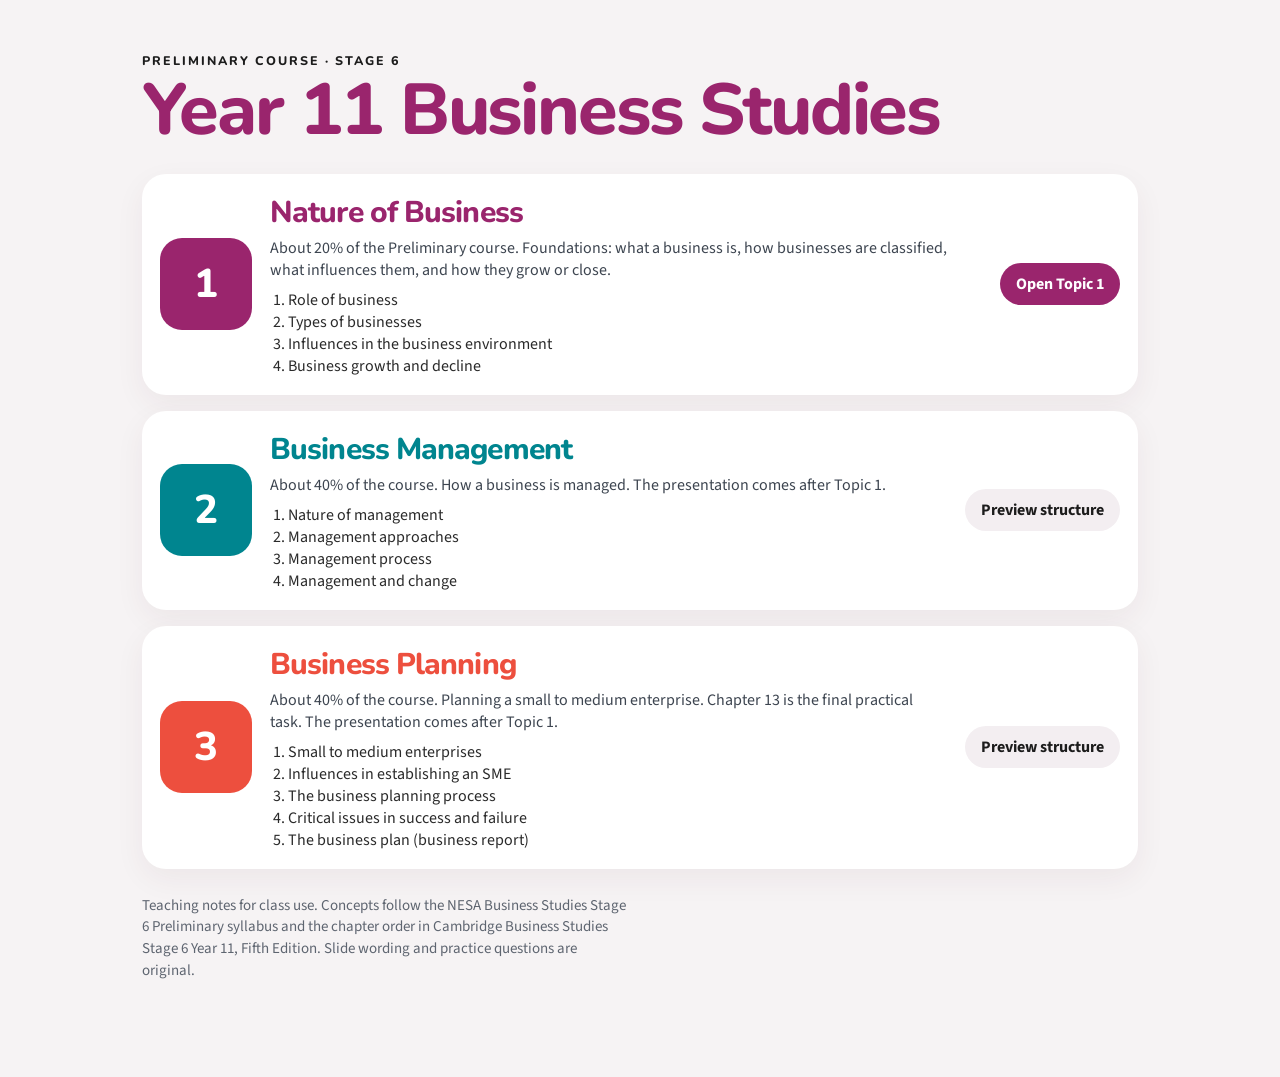
==== commit 0231d199: "Style the slides with the textbook topic colours. Co-authored-by: Cursor <cursoragent@cursor.com>" ====
--- a/index.html
+++ b/index.html
@@ -11,7 +11,7 @@
     <p class="eyebrow">Preliminary course · Stage 6</p>
     <h1>Year 11 Business Studies</h1>
     <div class="topic-grid">
-      <article class="topic">
+      <article class="topic" data-topic="1">
         <div class="num">1</div>
         <div>
           <h2>Nature of Business</h2>
@@ -25,7 +25,7 @@
         </div>
         <a class="btn primary" href="topics/topic-1-nature-of-business/index.html">Open Topic 1</a>
       </article>
-      <article class="topic wait">
+      <article class="topic" data-topic="2">
         <div class="num">2</div>
         <div>
           <h2>Business Management</h2>
@@ -39,7 +39,7 @@
         </div>
         <a class="btn" href="topics/topic-2-business-management/index.html">Preview structure</a>
       </article>
-      <article class="topic wait">
+      <article class="topic" data-topic="3">
         <div class="num">3</div>
         <div>
           <h2>Business Planning</h2>
--- a/assets/deck.css
+++ b/assets/deck.css
@@ -1,24 +1,36 @@
-@import url("https://fonts.googleapis.com/css2?family=Fraunces:opsz,wght@9..144,560;9..144,680&family=Outfit:wght@400;500;600;700&display=swap");
+@import url("https://fonts.googleapis.com/css2?family=Nunito:wght@700;800&family=Source+Sans+3:wght@400;600;700&display=swap");
 
 :root {
-  --ink: #17202b;
-  --muted: #5c6778;
-  --line: rgba(23, 32, 43, 0.08);
-  --paper: #0c1218;
-  --card: #fffdf9;
-  --teal: #0f6e6b;
-  --teal-d: #0b4f4d;
-  --amber: #b86a12;
-  --indigo: #314e89;
-  --rose: #9a3d4a;
-  --gold: #e2b15a;
+  --ink: #1c1c1c;
+  --muted: #5e6570;
+  --topic: #9a256d;
+  --topic-deep: #7a1c56;
+  --topic-soft: #f6e7ef;
+  --topic-2: #00858f;
+  --topic-3: #ed4f3e;
+  --activity: #f47535;
+  --activity-soft: #fff4ec;
   --good: #1d6b45;
-  --stage: #0c1218;
-  --sans: "Outfit", "Segoe UI", "Helvetica Neue", Arial, sans-serif;
-  --serif: "Fraunces", Georgia, "Palatino Linotype", serif;
-  --accent: #0f6e6b;
-  --accent-soft: #e7f4f2;
+  --paper: #f6f3f4;
+  --sans: "Source Sans 3", "Segoe UI", "Helvetica Neue", Arial, sans-serif;
+  --display: "Nunito", "Segoe UI", sans-serif;
   --deck-progress: 2%;
+}
+
+body[data-topic="1"] {
+  --topic: #9a256d;
+  --topic-deep: #7a1c56;
+  --topic-soft: #f6e7ef;
+}
+body[data-topic="2"] {
+  --topic: #00858f;
+  --topic-deep: #00666e;
+  --topic-soft: #e5f4f5;
+}
+body[data-topic="3"] {
+  --topic: #ed4f3e;
+  --topic-deep: #c73b2c;
+  --topic-soft: #fdece8;
 }
 
 * { box-sizing: border-box; }
@@ -26,14 +38,11 @@
 body {
   font-family: var(--sans);
   color: var(--ink);
-  background:
-    radial-gradient(900px 480px at 88% -8%, rgba(15, 110, 107, 0.38), transparent 55%),
-    radial-gradient(720px 420px at -8% 110%, rgba(226, 177, 90, 0.16), transparent 50%),
-    var(--stage);
+  background: var(--paper);
   min-height: 100vh;
 }
 
-a { color: var(--teal-d); }
+a { color: var(--topic-deep); }
 
 .chrome {
   position: sticky;
@@ -43,155 +52,154 @@
   gap: 14px;
   align-items: center;
   justify-content: space-between;
-  padding: 12px 22px 14px;
-  color: #f4f7fb;
-  background: rgba(12, 18, 24, 0.78);
-  border-bottom: 1px solid rgba(255, 255, 255, 0.08);
-  backdrop-filter: blur(18px);
+  padding: 10px 22px 12px;
+  color: var(--ink);
+  background: rgba(255, 255, 255, 0.94);
+  border-bottom: 1px solid rgba(154, 37, 109, 0.12);
+  backdrop-filter: blur(14px);
 }
 .chrome::after {
   content: "";
   position: absolute;
   left: 0;
   bottom: 0;
-  height: 3px;
+  height: 4px;
   width: var(--deck-progress);
-  background: linear-gradient(90deg, #14918c, var(--gold));
-  box-shadow: 0 0 16px rgba(226, 177, 90, 0.55);
+  background: var(--topic);
 }
 .brand {
   display: flex;
   flex-direction: column;
-  gap: 1px;
+  gap: 0;
   min-width: 200px;
 }
 .brand a {
   text-decoration: none;
-  color: #fff;
-  font-weight: 650;
+  color: var(--topic);
+  font-family: var(--display);
+  font-weight: 800;
   letter-spacing: -0.02em;
-  font-size: 16px;
-}
-.brand small { color: rgba(244, 247, 251, 0.62); font-size: 13px; letter-spacing: 0.02em; }
+  font-size: 18px;
+}
+.brand small { color: var(--muted); font-size: 14px; font-weight: 600; }
 .chrome-actions, .pager { display: flex; gap: 8px; align-items: center; flex-wrap: wrap; }
 
 .chrome button {
   font: inherit;
-  font-weight: 600;
-  font-size: 15px;
-  border: 1px solid rgba(255, 255, 255, 0.14);
-  background: rgba(255, 255, 255, 0.06);
-  color: #f4f7fb;
+  font-weight: 700;
+  font-size: 16px;
+  border: 1px solid rgba(28, 28, 28, 0.1);
+  background: #fff;
+  color: var(--ink);
   border-radius: 999px;
   padding: 8px 14px;
   cursor: pointer;
 }
 .chrome button.primary {
-  background: linear-gradient(180deg, #1aa39d 0%, #0d6d6a 100%);
+  background: var(--topic);
   border-color: transparent;
-  color: white;
-  box-shadow: 0 8px 22px rgba(15, 110, 107, 0.4);
-}
-.chrome button:hover { border-color: rgba(255, 255, 255, 0.32); }
+  color: #fff;
+}
+.chrome button:hover { border-color: var(--topic); }
 #counter {
   min-width: 78px;
   text-align: center;
-  color: rgba(244, 247, 251, 0.78);
+  color: var(--muted);
   font-variant-numeric: tabular-nums;
-  font-weight: 600;
-  letter-spacing: 0.04em;
+  font-weight: 700;
 }
 
 .deck {
   max-width: 1560px;
   margin: 0 auto;
-  padding: 14px 18px 16px;
+  padding: 16px 18px 20px;
 }
 
 .slide {
-  --accent: #0f6e6b;
-  --accent-soft: #e7f4f2;
   position: relative;
   isolation: isolate;
   display: flex;
   flex-direction: column;
   justify-content: safe center;
-  min-height: calc(100vh - 92px);
+  min-height: calc(100vh - 96px);
   height: auto;
   overflow: visible;
-  background:
-    radial-gradient(520px 240px at 100% 0%, color-mix(in srgb, var(--accent) 16%, transparent), transparent 70%),
-    linear-gradient(165deg, #fffefb 0%, #f6f1e8 100%);
-  border: 1px solid rgba(255, 255, 255, 0.55);
+  background: #fff;
   border-radius: 28px;
-  box-shadow:
-    0 1px 0 rgba(255, 255, 255, 0.7) inset,
-    0 28px 70px rgba(0, 0, 0, 0.38);
-  padding: 36px 48px 32px 56px;
+  box-shadow: 0 10px 36px rgba(80, 30, 55, 0.06);
+  padding: 40px 78px 36px 48px;
   margin: 0 auto;
   font-size: clamp(22px, 1.7vw, 30px);
   line-height: 1.38;
-  scrollbar-color: color-mix(in srgb, var(--accent) 55%, #888) transparent;
-}
-.slide::before {
+}
+.slide::after {
   content: "";
   position: absolute;
   z-index: 2;
-  left: 0;
-  top: 0;
-  bottom: 0;
-  width: 9px;
-  border-radius: 28px 0 0 28px;
-  background: linear-gradient(180deg, var(--accent), color-mix(in srgb, var(--accent) 45%, #111));
+  right: 0;
+  top: 64px;
+  width: 14px;
+  height: 132px;
+  background: var(--topic);
+  border-radius: 10px 0 0 10px;
 }
 .slide > * { position: relative; z-index: 1; }
 .slide[hidden] { display: none !important; }
-.slide[data-chapter="1"] { --accent: #0f6e6b; --accent-soft: #e5f4f2; }
-.slide[data-chapter="2"] { --accent: #b86a12; --accent-soft: #fbf1e4; }
-.slide[data-chapter="3"] { --accent: #314e89; --accent-soft: #e8eef9; }
-.slide[data-chapter="4"] { --accent: #9a3d4a; --accent-soft: #f8e8eb; }
 
 .kicker {
   display: flex;
   gap: 10px;
   align-items: center;
   flex-wrap: wrap;
-  margin: 0 0 12px;
-  color: #667385;
+  margin: 0 0 8px;
+  color: var(--topic);
+  font-family: var(--display);
   font-size: 0.72em;
-  font-weight: 650;
-  letter-spacing: 0.12em;
-  text-transform: uppercase;
+  font-weight: 800;
+  letter-spacing: 0.04em;
 }
 .pill {
   display: inline-flex;
   align-items: center;
   border-radius: 999px;
-  padding: 0.28em 0.75em;
-  background: var(--accent-soft);
-  color: var(--accent);
-  font-weight: 700;
-  letter-spacing: 0.04em;
-  text-transform: none;
-  font-size: 0.95em;
+  padding: 0.2em 0.75em;
+  background: var(--topic-soft);
+  color: var(--topic);
+  font-weight: 800;
 }
 
 h1, h2, h3 {
-  font-family: var(--serif);
-  font-weight: 560;
+  font-family: var(--display);
+  font-weight: 800;
   letter-spacing: -0.03em;
-  margin: 0 0 0.35em;
-  color: #121820;
-}
-.slide h1 { font-size: clamp(56px, 4.6vw, 88px); line-height: 0.98; }
+  margin: 0 0 0.32em;
+  color: var(--topic);
+}
+.slide h1 { font-size: clamp(56px, 4.8vw, 84px); line-height: 0.98; }
 .slide h2 { font-size: clamp(36px, 2.6vw, 52px); line-height: 1.08; }
 .slide h3 { font-size: 1.12em; }
 
+.eyebrow {
+  margin: 0 0 6px;
+  color: var(--topic);
+  font-family: var(--display);
+  font-weight: 800;
+  letter-spacing: 0.14em;
+  text-transform: uppercase;
+  font-size: 0.78em;
+}
+.share {
+  margin: 0 0 0.55em;
+  font-family: var(--display);
+  font-weight: 800;
+  font-size: 0.95em;
+  color: var(--ink);
+}
 .lede {
-  font-size: 1.12em;
-  line-height: 1.4;
-  color: #2c3542;
-  max-width: 38ch;
+  font-size: 1.08em;
+  line-height: 1.38;
+  color: var(--ink);
+  max-width: 36ch;
 }
 
 .layout {
@@ -202,40 +210,35 @@
 }
 .layout.stack { grid-template-columns: 1fr; }
 
-ul.clean, ol.clean { margin: 0.2em 0 0; padding-left: 1.15em; }
-ul.clean li, ol.clean li { margin: 0.32em 0; line-height: 1.32; }
-ul.clean li::marker { color: var(--accent); }
+ul.clean, ol.clean { margin: 0.15em 0 0; padding-left: 1.15em; }
+ul.clean li, ol.clean li { margin: 0.28em 0; line-height: 1.32; }
+ul.clean li::marker, ol.clean li::marker { color: var(--topic); }
+.slide strong { color: var(--topic-deep); }
 
 .note {
-  margin-top: 0.7em;
-  padding: 0.55em 0.8em;
-  background: var(--accent-soft);
-  border-left: 5px solid var(--accent);
-  border-radius: 0 14px 14px 0;
-  color: #24303c;
+  margin-top: 0.75em;
+  padding: 0.6em 0.85em;
+  background: var(--topic-soft);
+  border-radius: 18px;
+  color: var(--ink);
   font-size: 0.92em;
-  box-shadow: 0 8px 22px rgba(23, 32, 43, 0.04);
 }
 .formula {
-  font-family: var(--serif);
-  background: #fff;
-  border: 1px solid color-mix(in srgb, var(--accent) 28%, white);
+  font-family: var(--display);
+  font-weight: 800;
+  background: #fff8f3;
   border-radius: 16px;
-  padding: 0.5em 0.8em;
+  padding: 0.5em 0.85em;
   margin: 0.45em 0;
-  font-size: 1.05em;
-  box-shadow: 0 10px 24px rgba(23, 32, 43, 0.05);
+  font-size: 1.02em;
+  color: #9a3d12;
 }
 
 .visual {
   margin: 0;
-  background: linear-gradient(180deg, #ffffff, #f7f4ee);
-  border: 1px solid rgba(23, 32, 43, 0.06);
+  background: #fff;
   border-radius: 22px;
-  padding: 14px;
-  box-shadow:
-    0 1px 0 rgba(255, 255, 255, 0.9) inset,
-    0 16px 40px rgba(23, 32, 43, 0.08);
+  padding: 8px;
 }
 .visual svg { width: 100%; height: auto; display: block; }
 .visual figcaption {
@@ -249,63 +252,67 @@
 .cards.three { grid-template-columns: repeat(3, minmax(0, 1fr)); }
 .cards.five { grid-template-columns: repeat(5, minmax(0, 1fr)); }
 .card {
-  background: rgba(255, 255, 255, 0.86);
-  border: 1px solid rgba(23, 32, 43, 0.06);
-  border-top: 4px solid var(--accent);
-  border-radius: 18px;
-  padding: 14px 16px 16px;
-  box-shadow: 0 12px 28px rgba(23, 32, 43, 0.05);
+  background: var(--topic-soft);
+  border-radius: 20px;
+  padding: 16px 18px 18px;
 }
 .card strong {
   display: block;
-  margin-bottom: 0.2em;
-  font-family: var(--serif);
+  margin-bottom: 0.22em;
+  font-family: var(--display);
   font-size: 1.08em;
-  font-weight: 560;
+  font-weight: 800;
   letter-spacing: -0.02em;
-}
-.card p { margin: 0; color: #33404e; font-size: 0.9em; line-height: 1.32; }
-.card .eg { color: #5c6778; font-size: 0.86em; margin-top: 0.45em; }
+  color: var(--topic);
+}
+.card p { margin: 0; color: #2a2a2a; font-size: 0.9em; line-height: 1.32; }
+.card .eg { color: #4d5560; font-size: 0.86em; margin-top: 0.45em; }
+.card .eg strong { display: inline; font-size: 1em; font-family: inherit; }
 
 .terms {
   display: grid;
   grid-template-columns: repeat(2, minmax(0, 1fr));
-  gap: 12px 14px;
+  gap: 4px 28px;
+  background: var(--topic-soft);
+  border-radius: 22px;
+  padding: 16px 22px 10px;
 }
 .terms div {
-  padding: 12px 16px 14px;
-  background: rgba(255, 255, 255, 0.78);
-  border: 1px solid rgba(23, 32, 43, 0.06);
-  border-radius: 16px;
-  box-shadow: 0 10px 24px rgba(23, 32, 43, 0.04);
+  padding: 10px 4px 12px;
+  background: transparent;
 }
 .terms dt {
-  font-family: var(--serif);
-  font-weight: 560;
-  font-size: 1.12em;
+  font-family: var(--display);
+  font-weight: 800;
+  font-size: 1.08em;
   letter-spacing: -0.02em;
-  color: var(--accent);
-}
-.terms dd { margin: 0.18em 0 0; color: #33404e; font-size: 0.86em; line-height: 1.3; }
-
-.q { border-top: 1px solid rgba(23, 32, 43, 0.08); padding: 12px 0 8px; }
-.q:first-of-type { border-top: 0; padding-top: 0; }
-.stem { font-weight: 650; margin: 0 0 0.3em; font-size: 0.98em; }
+  color: var(--topic);
+}
+.terms dd { margin: 0.12em 0 0; color: #2a2a2a; font-size: 0.88em; line-height: 1.3; }
+
+.q {
+  background: var(--activity-soft);
+  border-radius: 18px;
+  padding: 14px 16px 12px;
+  margin: 0 0 12px;
+}
+.q:last-child { margin-bottom: 0; }
+.stem { font-weight: 700; margin: 0 0 0.28em; font-size: 0.98em; color: var(--ink); }
 .opts { margin: 0; padding: 0; list-style: none; font-size: 0.9em; }
-.opts li { padding: 0.18em 0 0.18em 2em; position: relative; }
+.opts li { padding: 0.16em 0 0.16em 2em; position: relative; }
 .opts li::before {
   position: absolute;
   left: 0;
-  top: 0.18em;
+  top: 0.2em;
   width: 1.45em;
   height: 1.45em;
   border-radius: 50%;
   display: grid;
   place-items: center;
-  font-weight: 700;
+  font-weight: 800;
   font-size: 0.78em;
-  background: var(--accent-soft);
-  color: var(--accent);
+  background: #fff;
+  color: var(--activity);
 }
 .opts li:nth-child(1)::before { content: "A"; }
 .opts li:nth-child(2)::before { content: "B"; }
@@ -313,22 +320,20 @@
 .opts li:nth-child(4)::before { content: "D"; }
 .slide button {
   font: inherit;
-  font-weight: 650;
+  font-weight: 700;
   font-size: 0.78em;
-  border: 1px solid color-mix(in srgb, var(--accent) 30%, #ddd);
-  background: #fff;
-  color: var(--ink);
+  border: 0;
+  background: var(--activity);
+  color: #fff;
   border-radius: 999px;
-  padding: 0.45em 0.9em;
+  padding: 0.45em 0.95em;
   cursor: pointer;
-  box-shadow: 0 8px 18px rgba(23, 32, 43, 0.06);
-}
-.slide button:hover { border-color: var(--accent); }
+}
+.slide button:hover { filter: brightness(0.96); }
 .solution {
-  margin-top: 8px;
-  background: #f4fbf7;
-  border: 1px solid #cfe3d6;
-  border-radius: 16px;
+  margin-top: 10px;
+  background: #fff;
+  border-radius: 14px;
   padding: 12px 14px;
 }
 .solution p { margin: 6px 0; }
@@ -340,109 +345,83 @@
   gap: 28px;
   align-items: center;
 }
-.eyebrow {
-  color: var(--teal-d);
-  font-weight: 700;
-  letter-spacing: 0.16em;
-  text-transform: uppercase;
-  font-size: 0.72em;
-  margin: 0 0 10px;
-}
 .path { display: flex; gap: 10px; flex-wrap: wrap; margin-top: 18px; }
 .path span {
-  background: rgba(255, 255, 255, 0.72);
-  border: 1px solid rgba(23, 32, 43, 0.08);
+  background: var(--topic-soft);
   border-radius: 14px;
-  padding: 0.42em 0.7em;
-  font-size: 0.78em;
-  font-weight: 600;
-  box-shadow: 0 8px 18px rgba(23, 32, 43, 0.04);
-}
-
-#start {
-  display: flex;
-  flex-direction: column;
-  justify-content: center;
-  color: #f7f4ee;
-  background:
-    radial-gradient(700px 380px at 92% 18%, rgba(226, 177, 90, 0.28), transparent 60%),
-    radial-gradient(500px 320px at 8% 100%, rgba(255, 255, 255, 0.08), transparent 55%),
-    linear-gradient(145deg, #0d2428 0%, #0f6e6b 52%, #12343c 100%);
-  border-color: rgba(255, 255, 255, 0.12);
-}
-#start::before {
-  background: linear-gradient(180deg, #f0d7a8, #b86a12);
-}
-#start h1 { color: #fff; font-size: clamp(64px, 5.4vw, 96px); }
-#start .lede { color: rgba(255, 255, 255, 0.9); max-width: 22ch; }
-#start .eyebrow { color: #f0d7a8; }
-#start .path span {
-  background: rgba(255, 255, 255, 0.1);
-  border-color: rgba(255, 255, 255, 0.18);
-  color: #fff;
-  box-shadow: none;
-}
-#start .visual {
-  background: rgba(255, 255, 255, 0.08);
-  border-color: rgba(255, 255, 255, 0.14);
-  box-shadow: 0 20px 50px rgba(0, 0, 0, 0.22);
+  padding: 0.4em 0.75em;
+  font-size: 0.82em;
+  font-weight: 700;
+  color: var(--topic-deep);
+}
+
+.slide-open .visual {
+  background: transparent;
+  padding: 0;
 }
 
 .site {
   max-width: 1040px;
   margin: 0 auto;
-  padding: 56px 22px 80px;
-  color: #e8eef4;
-}
+  padding: 52px 22px 80px;
+  color: var(--ink);
+}
+.site .eyebrow { color: var(--ink); letter-spacing: 0.16em; }
 .site h1 {
-  font-family: var(--serif);
+  font-family: var(--display);
   font-size: clamp(48px, 6vw, 72px);
   line-height: 0.98;
-  color: #fff;
+  color: #9a256d;
   letter-spacing: -0.03em;
+  font-weight: 800;
   margin: 0 0 8px;
 }
-.site .eyebrow { color: var(--gold); }
-.site .lede { color: rgba(232, 238, 244, 0.84); max-width: 62ch; }
+body[data-topic] .site h1 { color: var(--topic); }
+.site .lede { color: var(--ink); max-width: 62ch; }
 .topic-grid { display: grid; gap: 16px; margin-top: 28px; }
 .topic {
   display: grid;
   grid-template-columns: 92px 1fr auto;
   gap: 18px;
   align-items: center;
-  background: linear-gradient(180deg, #fffefb, #f7f3ec);
-  color: var(--ink);
-  border: 1px solid rgba(255, 255, 255, 0.5);
-  border-radius: 22px;
+  background: #fff;
+  color: var(--ink);
+  border-radius: 24px;
   padding: 18px;
-  box-shadow: 0 22px 50px rgba(0, 0, 0, 0.28);
+  box-shadow: 0 10px 30px rgba(80, 30, 55, 0.06);
 }
 .topic .num {
   width: 92px;
   height: 92px;
-  border-radius: 20px;
+  border-radius: 22px;
   display: grid;
   place-items: center;
-  font-family: var(--serif);
-  font-size: 36px;
-  color: white;
-  background: linear-gradient(160deg, #1aa39d, #0b4f4d);
-  box-shadow: 0 12px 24px rgba(15, 110, 107, 0.28);
-}
-.topic.wait .num { background: linear-gradient(160deg, #c9bba8, #8d8172); box-shadow: none; }
+  font-family: var(--display);
+  font-weight: 800;
+  font-size: 40px;
+  color: #fff;
+  background: #9a256d;
+}
+.topic[data-topic="1"] .num { background: #9a256d; }
+.topic[data-topic="2"] .num { background: #00858f; }
+.topic[data-topic="3"] .num { background: #ed4f3e; }
+.topic[data-topic="1"] h2 { color: #9a256d; }
+.topic[data-topic="2"] h2 { color: #00858f; }
+.topic[data-topic="3"] h2 { color: #ed4f3e; }
 .topic h2 {
-  font-family: var(--serif);
-  font-size: 28px;
+  font-family: var(--display);
+  font-size: 30px;
   margin: 0 0 4px;
   letter-spacing: -0.03em;
-}
-.topic p { margin: 0; color: #4d5968; }
-.chapters { margin: 8px 0 0; padding-left: 1.1em; color: #3c4654; }
+  font-weight: 800;
+}
+.topic p { margin: 0; color: #3d4550; }
+.chapters { margin: 8px 0 0; padding-left: 1.15em; color: #2a2a2a; }
 .btn, .site .btn {
   font: inherit;
-  font-weight: 650;
-  border: 1px solid rgba(23, 32, 43, 0.12);
-  background: white;
+  font-weight: 700;
+  border: 0;
+  background: #f3eef1;
   color: var(--ink);
   border-radius: 999px;
   padding: 10px 16px;
@@ -450,16 +429,13 @@
   text-decoration: none;
   white-space: nowrap;
 }
-.btn.primary, .site .btn.primary {
-  background: linear-gradient(180deg, #1aa39d, #0d6d6a);
-  color: white;
-  border-color: transparent;
-  box-shadow: 0 10px 22px rgba(15, 110, 107, 0.28);
-}
-.soon { color: var(--muted); font-size: 14px; }
+.topic[data-topic="1"] .btn.primary { background: #9a256d; color: #fff; }
+.topic[data-topic="2"] .btn.primary { background: #00858f; color: #fff; }
+.topic[data-topic="3"] .btn.primary { background: #ed4f3e; color: #fff; }
+.btn.primary, .site .btn.primary { background: var(--topic); color: #fff; }
 footer.colophon, .colophon {
-  color: rgba(232, 238, 244, 0.62);
-  font-size: 14px;
+  color: var(--muted);
+  font-size: 15px;
   margin-top: 26px;
   max-width: 70ch;
   line-height: 1.45;
@@ -468,30 +444,23 @@
 body.mode-study .slide {
   height: auto;
   min-height: 0;
-  overflow: visible;
   margin-bottom: 22px;
 }
 
 @media (max-width: 860px) {
   .layout, .hero, .topic, .cards.five, .cards.three, .terms { grid-template-columns: 1fr; }
-  .slide { padding: 22px 16px 22px 22px; height: auto; min-height: calc(100vh - 120px); font-size: 20px; }
-  .slide h1, #start h1 { font-size: 40px; }
+  .slide { padding: 22px 28px 22px 18px; min-height: calc(100vh - 120px); font-size: 20px; }
+  .slide h1 { font-size: 40px; }
   .slide h2 { font-size: 30px; }
   .chrome { align-items: flex-start; }
   .topic { grid-template-columns: 64px 1fr; }
-  .topic .num { width: 64px; height: 64px; font-size: 26px; }
+  .topic .num { width: 64px; height: 64px; font-size: 28px; }
   .topic .btn { grid-column: 1 / -1; justify-self: start; }
 }
 
 @media print {
   body { background: white; }
   .chrome { display: none; }
-  .slide {
-    break-inside: avoid;
-    box-shadow: none;
-    height: auto;
-    overflow: visible;
-    min-height: 0;
-  }
+  .slide { break-inside: avoid; box-shadow: none; min-height: 0; }
   .slide[hidden] { display: block !important; }
 }
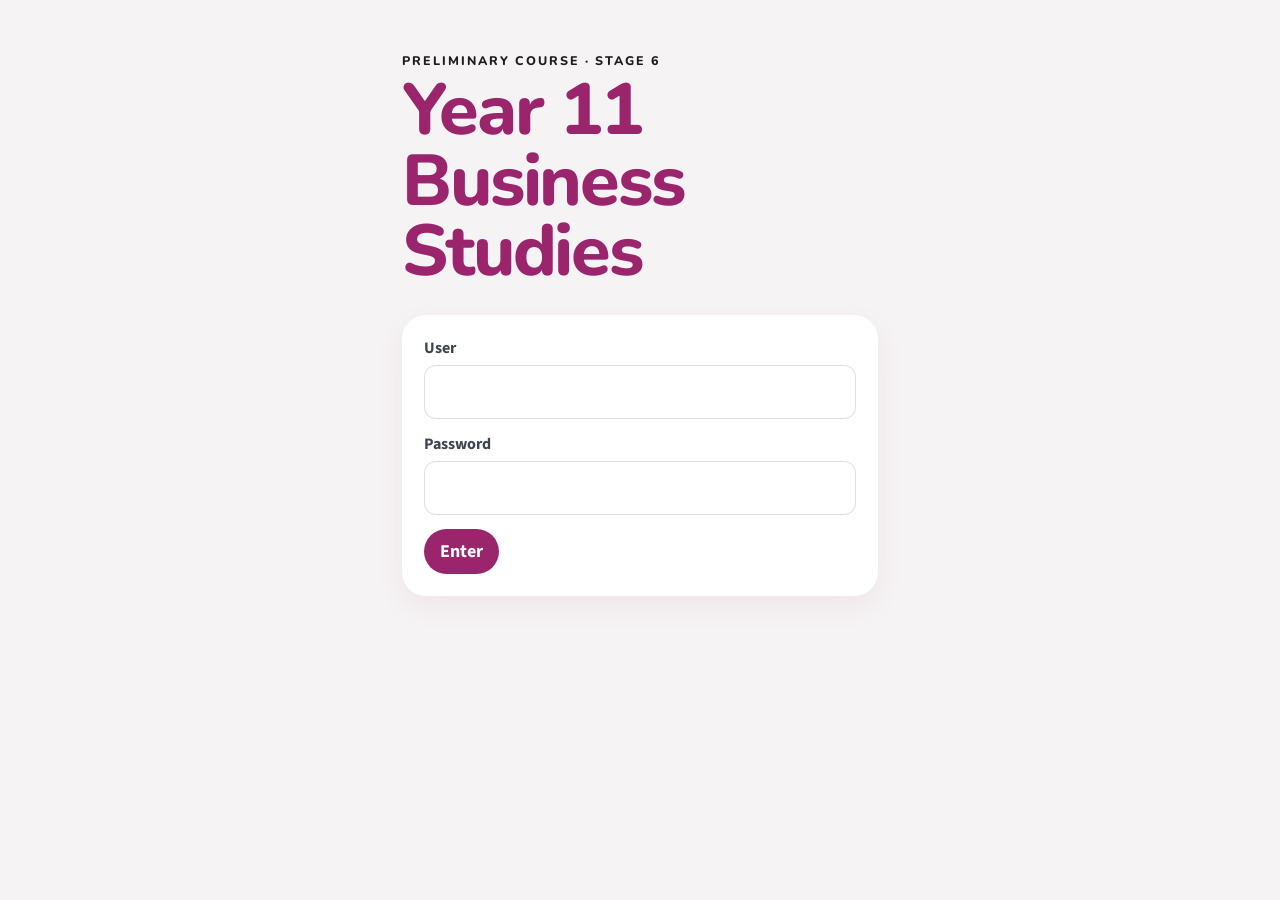
==== commit 8a10be1e: "Add a static login in front of the course pages. Co-authored-by: Cursor <cursoragent@cursor.com>" ====
--- a/index.html
+++ b/index.html
@@ -5,6 +5,7 @@
   <meta name="viewport" content="width=device-width, initial-scale=1">
   <title>Year 11 Business Studies — My Dream Australian Academy</title>
   <link rel="stylesheet" href="assets/deck.css">
+  <script src="assets/gate.js"></script>
 </head>
 <body>
   <main class="site">
--- a/assets/deck.css
+++ b/assets/deck.css
@@ -433,6 +433,33 @@
 .topic[data-topic="2"] .btn.primary { background: #00858f; color: #fff; }
 .topic[data-topic="3"] .btn.primary { background: #ed4f3e; color: #fff; }
 .btn.primary, .site .btn.primary { background: var(--topic); color: #fff; }
+.login-site { max-width: 520px; }
+.login-card {
+  display: grid;
+  gap: 14px;
+  margin-top: 28px;
+  background: #fff;
+  border-radius: 24px;
+  padding: 22px;
+  box-shadow: 0 10px 30px rgba(80, 30, 55, 0.06);
+}
+.login-card label {
+  display: grid;
+  gap: 6px;
+  font-weight: 700;
+  color: #3d4550;
+}
+.login-card input {
+  font: inherit;
+  font-size: 22px;
+  padding: 10px 12px;
+  border: 1px solid rgba(28, 28, 28, 0.14);
+  border-radius: 12px;
+  color: var(--ink);
+}
+.login-card .btn { justify-self: start; font-size: 18px; }
+.login-error { margin: 0; color: #9a256d; font-weight: 700; }
+
 footer.colophon, .colophon {
   color: var(--muted);
   font-size: 15px;
